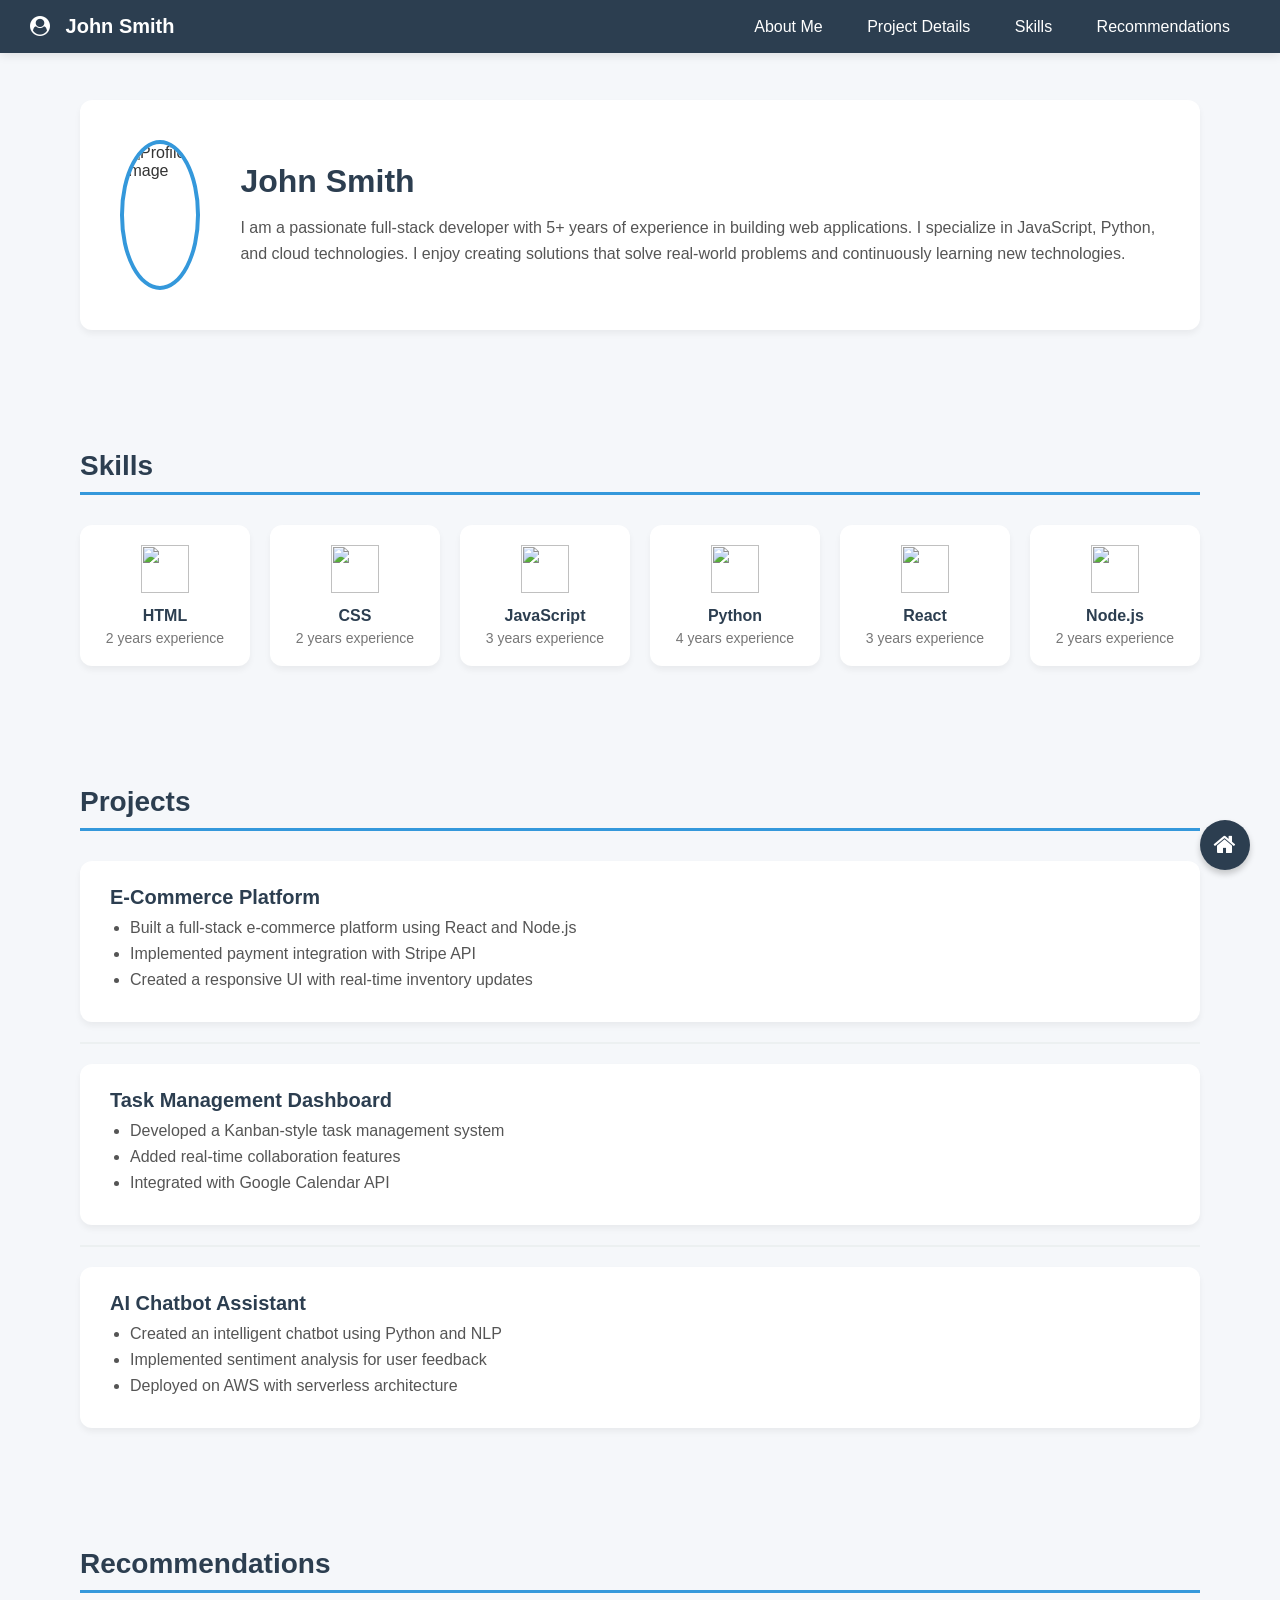
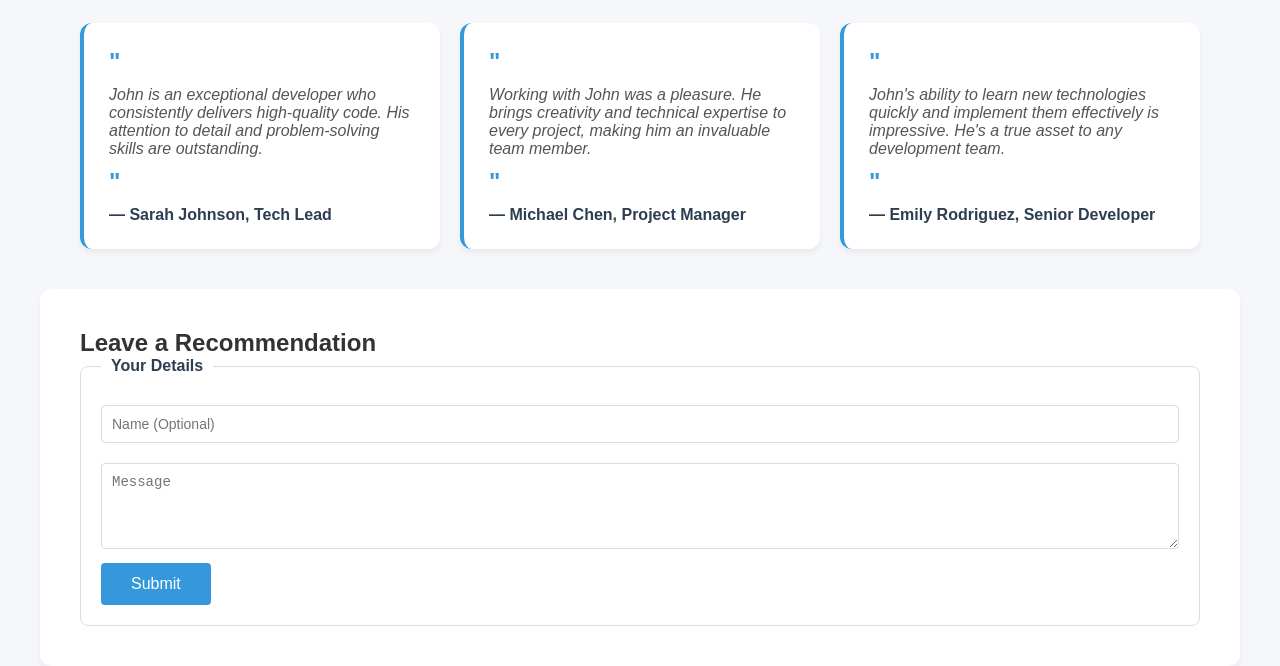
==== Three/index.html @ a9f92c93 "Add personal portfolio HTML structure This file contains the HTML structure for a personal portfolio" ====
<!DOCTYPE html>
<html>
<head>
    <title>Personal Portfolio</title>
    <link rel="stylesheet" href="style.css">
    <link rel="stylesheet" href="https://cdnjs.cloudflare.com/ajax/libs/font-awesome/4.7.0/css/font-awesome.min.css">
</head>
<body>
    <!-- Navigation Bar -->
    <nav>
        <div class="topnav">
            <div class="name">
                <i class="fa fa-user-circle" aria-hidden="true"></i>
                <span>John Smith</span>
            </div>
            <div class="links">
                <a href="#about">About Me</a>
                <a href="#projects">Project Details</a>
                <a href="#skills">Skills</a>
                <a href="#recommendations">Recommendations</a>
            </div>
        </div>
    </nav>

    <!-- About Me Section -->
    <section id="about">
        <div class="flex-container">
            <img src="https://via.placeholder.com/150" alt="Profile Image">
            <div>
                <h1>John Smith</h1>
                <p>
                    I am a passionate full-stack developer with 5+ years of experience in 
                    building web applications. I specialize in JavaScript, Python, and cloud 
                    technologies. I enjoy creating solutions that solve real-world problems 
                    and continuously learning new technologies.
                </p>
            </div>
        </div>
    </section>

    <!-- Skills Section -->
    <section id="skills">
        <h1>Skills</h1>
        <div class="all_skills">
            <div class="skill">
                <img src="https://img.icons8.com/color/48/000000/html-5.png"/>
                <h6>HTML</h6>
                <p>2 years experience</p>
            </div>
            <div class="skill">
                <img src="https://img.icons8.com/color/48/000000/css3.png"/>
                <h6>CSS</h6>
                <p>2 years experience</p>
            </div>
            <div class="skill">
                <img src="https://img.icons8.com/color/48/000000/javascript.png"/>
                <h6>JavaScript</h6>
                <p>3 years experience</p>
            </div>
            <div class="skill">
                <img src="https://img.icons8.com/color/48/000000/python.png"/>
                <h6>Python</h6>
                <p>4 years experience</p>
            </div>
            <div class="skill">
                <img src="https://img.icons8.com/color/48/000000/react-native.png"/>
                <h6>React</h6>
                <p>3 years experience</p>
            </div>
            <div class="skill">
                <img src="https://img.icons8.com/color/48/000000/nodejs.png"/>
                <h6>Node.js</h6>
                <p>2 years experience</p>
            </div>
        </div>
    </section>

    <!-- Projects Section -->
    <section id="projects">
        <h1>Projects</h1>
        <div class="projects-container">
            <div class="project-card">
                <h3>E-Commerce Platform</h3>
                <ul>
                    <li>Built a full-stack e-commerce platform using React and Node.js</li>
                    <li>Implemented payment integration with Stripe API</li>
                    <li>Created a responsive UI with real-time inventory updates</li>
                </ul>
            </div>
            <hr>
            <div class="project-card">
                <h3>Task Management Dashboard</h3>
                <ul>
                    <li>Developed a Kanban-style task management system</li>
                    <li>Added real-time collaboration features</li>
                    <li>Integrated with Google Calendar API</li>
                </ul>
            </div>
            <hr>
            <div class="project-card">
                <h3>AI Chatbot Assistant</h3>
                <ul>
                    <li>Created an intelligent chatbot using Python and NLP</li>
                    <li>Implemented sentiment analysis for user feedback</li>
                    <li>Deployed on AWS with serverless architecture</li>
                </ul>
            </div>
        </div>
    </section>

    <!-- Recommendations Section -->
    <section id="recommendations">
        <h1>Recommendations</h1>
        <div class="recommendations-container">
            <div class="recommendation-card">
                <span class="quote">"</span>
                <p>John is an exceptional developer who consistently delivers high-quality code. His attention to detail and problem-solving skills are outstanding.</p>
                <span class="quote">"</span>
                <h4>— Sarah Johnson, Tech Lead</h4>
            </div>
            <div class="recommendation-card">
                <span class="quote">"</span>
                <p>Working with John was a pleasure. He brings creativity and technical expertise to every project, making him an invaluable team member.</p>
                <span class="quote">"</span>
                <h4>— Michael Chen, Project Manager</h4>
            </div>
            <div class="recommendation-card">
                <span class="quote">"</span>
                <p>John's ability to learn new technologies quickly and implement them effectively is impressive. He's a true asset to any development team.</p>
                <span class="quote">"</span>
                <h4>— Emily Rodriguez, Senior Developer</h4>
            </div>
        </div>
    </section>

    <!-- Recommendation Form -->
    <section id="recommendations-form">
        <h1>Leave a Recommendation</h1>
        <fieldset>
            <legend>Your Details</legend>
            <input type="text" id="recommendation-name" placeholder="Name (Optional)"><br>
            <textarea id="recommendation-text" rows="4" placeholder="Message"></textarea><br>
            <button id="submit-recommendation" onclick="addRecommendation()">Submit</button>
        </fieldset>
    </section>

    <!-- Home Icon -->
    <div class="home-icon">
        <a href="#"><i class="fa fa-home"></i></a>
    </div>

    <script src="script.js"></script>
</body>
</html>
---- Three/style.css ----
* {
    margin: 0;
    padding: 0;
    box-sizing: border-box;
    scroll-behavior: smooth;
}

body {
    font-family: Arial, sans-serif;
    background-color: #f5f7fa;
    color: #333;
}

/* Navigation Bar */
.topnav {
    background-color: #2c3e50;
    padding: 15px 30px;
    display: flex;
    justify-content: space-between;
    align-items: center;
    position: fixed;
    width: 100%;
    top: 0;
    z-index: 1000;
    box-shadow: 0 2px 10px rgba(0,0,0,0.1);
}

.topnav .name {
    color: white;
    font-size: 20px;
    font-weight: bold;
}

.topnav .name i {
    margin-right: 10px;
}

.topnav .links a {
    color: white;
    text-decoration: none;
    padding: 14px 20px;
    font-size: 16px;
    transition: all 0.3s ease;
}

/* Task 2: Bold and underlined on hover */
.topnav .links a:hover {
    font-weight: bold;
    text-decoration: underline;
    background-color: rgba(255,255,255,0.1);
    border-radius: 4px;
}

section {
    padding: 80px 40px 40px;
    max-width: 1200px;
    margin: 0 auto;
}

/* About Me Section */
#about {
    padding-top: 100px;
}

.flex-container {
    display: flex;
    align-items: center;
    gap: 40px;
    background: white;
    padding: 40px;
    border-radius: 12px;
    box-shadow: 0 4px 6px rgba(0,0,0,0.05);
}

.flex-container img {
    width: 150px;
    height: 150px;
    border-radius: 50%;
    object-fit: cover;
    border: 4px solid #3498db;
}

.flex-container h1 {
    color: #2c3e50;
    font-size: 32px;
    margin-bottom: 15px;
}

.flex-container p {
    font-size: 16px;
    line-height: 1.6;
    color: #555;
}

/* Skills Section */
#skills h1, #projects h1, #recommendations h1 {
    font-size: 28px;
    color: #2c3e50;
    margin-bottom: 30px;
    border-bottom: 3px solid #3498db;
    padding-bottom: 10px;
}

.all_skills {
    display: flex;
    flex-wrap: wrap;
    gap: 20px;
}

.skill {
    background: white;
    border-radius: 12px;
    padding: 20px;
    text-align: center;
    flex: 1 0 150px;
    box-shadow: 0 4px 6px rgba(0,0,0,0.05);
    transition: transform 0.2s;
}

.skill:hover {
    transform: translateY(-5px);
}

.skill img {
    width: 48px;
    height: 48px;
}

.skill h6 {
    font-size: 16px;
    margin: 10px 0 5px;
    color: #2c3e50;
}

.skill p {
    font-size: 14px;
    color: #777;
}

/* Projects Section */
.projects-container {
    display: flex;
    flex-direction: column;
    gap: 20px;
}

.project-card {
    background: white;
    padding: 25px 30px;
    border-radius: 12px;
    box-shadow: 0 4px 6px rgba(0,0,0,0.05);
}

.project-card h3 {
    color: #2c3e50;
    margin-bottom: 10px;
    font-size: 20px;
}

.project-card ul {
    list-style-type: disc;
    padding-left: 20px;
}

.project-card li {
    margin: 8px 0;
    color: #555;
}

hr {
    border: 0;
    border-top: 2px solid #ecf0f1;
}

/* Recommendations Section */
.recommendations-container {
    display: grid;
    grid-template-columns: repeat(auto-fit, minmax(300px, 1fr));
    gap: 20px;
}

.recommendation-card {
    background: white;
    padding: 25px;
    border-radius: 12px;
    box-shadow: 0 4px 6px rgba(0,0,0,0.05);
    border-left: 4px solid #3498db;
    transition: transform 0.2s;
}

.recommendation-card:hover {
    transform: translateY(-3px);
}

.recommendation-card .quote {
    color: #3498db;
    font-size: 24px;
    font-weight: bold;
}

.recommendation-card p {
    margin: 10px 0;
    color: #555;
    font-style: italic;
}

.recommendation-card h4 {
    color: #2c3e50;
    margin-top: 10px;
}

/* Recommendation Form */
#recommendations-form {
    background: white;
    border-radius: 12px;
    padding: 40px;
    box-shadow: 0 4px 6px rgba(0,0,0,0.05);
}

fieldset {
    border: 1px solid #ddd;
    border-radius: 8px;
    padding: 20px;
}

legend {
    font-weight: bold;
    color: #2c3e50;
    padding: 0 10px;
}

input, textarea {
    width: 100%;
    padding: 10px;
    margin: 10px 0;
    border: 1px solid #ddd;
    border-radius: 4px;
    font-size: 14px;
}

button {
    background-color: #3498db;
    color: white;
    border: none;
    padding: 12px 30px;
    border-radius: 4px;
    font-size: 16px;
    cursor: pointer;
    transition: background-color 0.3s;
}

button:hover {
    background-color: #2980b9;
}

/* Home Icon */
.home-icon {
    position: fixed;
    bottom: 30px;
    right: 30px;
    background: #2c3e50;
    color: white;
    width: 50px;
    height: 50px;
    border-radius: 50%;
    display: flex;
    align-items: center;
    justify-content: center;
    box-shadow: 0 4px 6px rgba(0,0,0,0.2);
    transition: transform 0.2s;
}

.home-icon:hover {
    transform: scale(1.1);
}

.home-icon a {
    color: white;
    text-decoration: none;
    font-size: 24px;
}

/* Popup */
.popup {
    position: fixed;
    top: 50%;
    left: 50%;
    transform: translate(-50%, -50%);
    background: white;
    padding: 40px;
    border-radius: 12px;
    box-shadow: 0 10px 30px rgba(0,0,0,0.2);
    z-index: 9999;
    display: none;
    text-align: center;
}

.popup.show {
    display: block;
}

.popup .close {
    position: absolute;
    top: 10px;
    right: 20px;
    font-size: 24px;
    cursor: pointer;
    color: #777;
}

.popup .close:hover {
    color: #333;
}

/* Responsive */
@media (max-width: 768px) {
    .topnav {
        flex-direction: column;
        padding: 10px;
    }
    
    .topnav .links {
        display: flex;
        flex-wrap: wrap;
        justify-content: center;
    }
    
    .topnav .links a {
        padding: 10px 12px;
        font-size: 14px;
    }
    
    .flex-container {
        flex-direction: column;
        text-align: center;
        padding: 20px;
    }
    
    .recommendations-container {
        grid-template-columns: 1fr;
    }
}
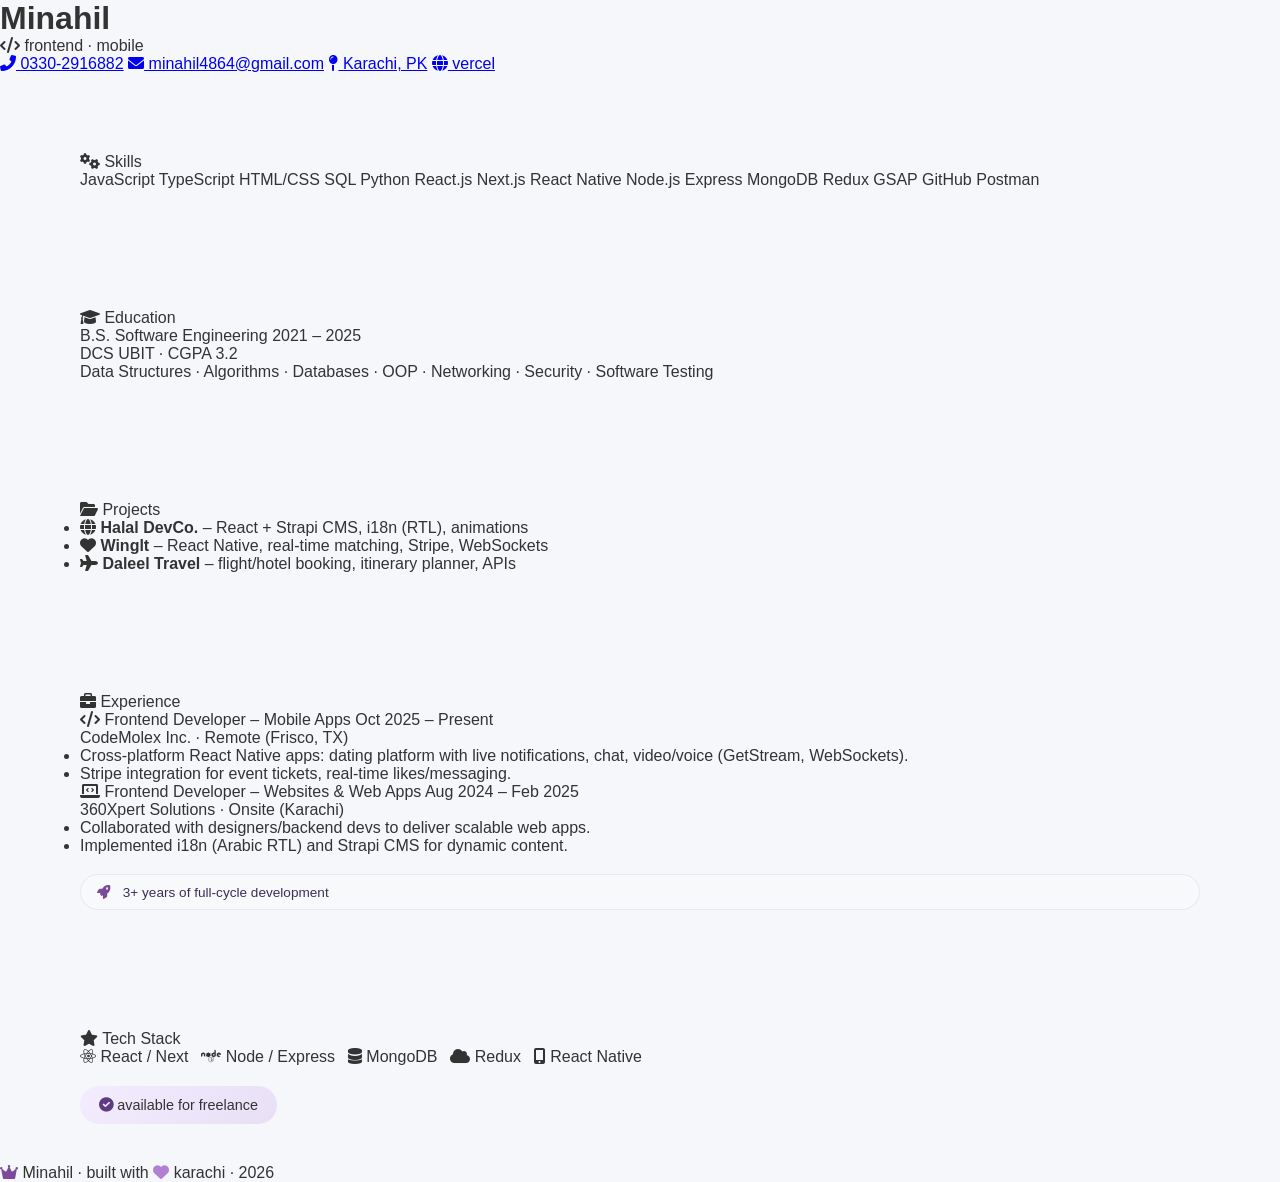
==== commit 750cb432: "Update index.html" ====
--- a/Three/index.html
+++ b/Three/index.html
@@ -1,154 +1,147 @@
 <!DOCTYPE html>
-<html>
+<html lang="en">
 <head>
-    <title>Personal Portfolio</title>
-    <link rel="stylesheet" href="style.css">
-    <link rel="stylesheet" href="https://cdnjs.cloudflare.com/ajax/libs/font-awesome/4.7.0/css/font-awesome.min.css">
+  <meta charset="UTF-8" />
+  <meta name="viewport" content="width=device-width, initial-scale=1.0"/>
+  <title>Minahil · Portfolio</title>
+  <!-- Fonts & Icons -->
+  <link rel="preconnect" href="https://fonts.googleapis.com" />
+  <link rel="preconnect" href="https://fonts.gstatic.com" crossorigin />
+  <link href="https://fonts.googleapis.com/css2?family=Inter:opsz,wght@14..32,300;14..32,400;14..32,600;14..32,700;14..32,800&display=swap" rel="stylesheet" />
+  <link rel="stylesheet" href="https://cdnjs.cloudflare.com/ajax/libs/font-awesome/6.0.0-beta3/css/all.min.css" />
+  <link rel="stylesheet" href="style.css" />
 </head>
 <body>
-    <!-- Navigation Bar -->
-    <nav>
-        <div class="topnav">
-            <div class="name">
-                <i class="fa fa-user-circle" aria-hidden="true"></i>
-                <span>John Smith</span>
+  <div class="portfolio">
+
+    <!-- header -->
+    <header class="header">
+      <div class="name-title">
+        <h1>Minahil</h1>
+        <span class="badge"><i class="fas fa-code"></i> frontend · mobile</span>
+      </div>
+      <div class="contact-links">
+        <a href="#"><i class="fas fa-phone-alt"></i> 0330-2916882</a>
+        <a href="#"><i class="fas fa-envelope"></i> minahil4864@gmail.com</a>
+        <a href="#"><i class="fas fa-map-pin"></i> Karachi, PK</a>
+        <a href="#"><i class="fas fa-globe"></i> vercel</a>
+      </div>
+    </header>
+
+    <!-- two column layout -->
+    <div class="grid-2col">
+
+      <!-- left column -->
+      <div class="left-col">
+
+        <!-- SKILLS -->
+        <section class="card card-skills">
+          <div class="card-title"><i class="fas fa-cogs"></i> Skills</div>
+          <div class="skill-pills">
+            <span class="skill-pill">JavaScript</span>
+            <span class="skill-pill">TypeScript</span>
+            <span class="skill-pill">HTML/CSS</span>
+            <span class="skill-pill">SQL</span>
+            <span class="skill-pill">Python</span>
+            <span class="skill-pill">React.js</span>
+            <span class="skill-pill">Next.js</span>
+            <span class="skill-pill">React Native</span>
+            <span class="skill-pill">Node.js</span>
+            <span class="skill-pill">Express</span>
+            <span class="skill-pill">MongoDB</span>
+            <span class="skill-pill">Redux</span>
+            <span class="skill-pill">GSAP</span>
+            <span class="skill-pill">GitHub</span>
+            <span class="skill-pill">Postman</span>
+          </div>
+        </section>
+
+        <!-- EDUCATION -->
+        <section class="card card-edu">
+          <div class="card-title"><i class="fas fa-graduation-cap"></i> Education</div>
+          <div class="edu-item">
+            <div class="edu-head">
+              <span class="edu-degree">B.S. Software Engineering</span>
+              <span class="edu-year">2021 – 2025</span>
             </div>
-            <div class="links">
-                <a href="#about">About Me</a>
-                <a href="#projects">Project Details</a>
-                <a href="#skills">Skills</a>
-                <a href="#recommendations">Recommendations</a>
+            <div class="edu-school">DCS UBIT · CGPA 3.2</div>
+            <div class="edu-course">Data Structures · Algorithms · Databases · OOP · Networking · Security · Software Testing</div>
+          </div>
+        </section>
+
+        <!-- PROJECTS (compact) -->
+        <section class="card card-projects">
+          <div class="card-title"><i class="fas fa-folder-open"></i> Projects</div>
+          <ul class="project-list">
+            <li><i class="fas fa-globe"></i> <strong>Halal DevCo.</strong> – React + Strapi CMS, i18n (RTL), animations</li>
+            <li><i class="fas fa-heart"></i> <strong>Winglt</strong> – React Native, real‑time matching, Stripe, WebSockets</li>
+            <li><i class="fas fa-plane"></i> <strong>Daleel Travel</strong> – flight/hotel booking, itinerary planner, APIs</li>
+          </ul>
+        </section>
+      </div>
+
+      <!-- right column -->
+      <div class="right-col">
+
+        <!-- EXPERIENCE -->
+        <section class="card card-exp">
+          <div class="card-title"><i class="fas fa-briefcase"></i> Experience</div>
+
+          <div class="exp-item">
+            <div class="exp-head">
+              <span class="exp-role"><i class="fas fa-code"></i> Frontend Developer – Mobile Apps</span>
+              <span class="exp-date">Oct 2025 – Present</span>
             </div>
-        </div>
-    </nav>
+            <div class="exp-company">CodeMolex Inc. · Remote (Frisco, TX)</div>
+            <ul class="exp-desc">
+              <li>Cross‑platform React Native apps: dating platform with live notifications, chat, video/voice (GetStream, WebSockets).</li>
+              <li>Stripe integration for event tickets, real‑time likes/messaging.</li>
+            </ul>
+          </div>
 
-    <!-- About Me Section -->
-    <section id="about">
-        <div class="flex-container">
-            <img src="https://via.placeholder.com/150" alt="Profile Image">
-            <div>
-                <h1>John Smith</h1>
-                <p>
-                    I am a passionate full-stack developer with 5+ years of experience in 
-                    building web applications. I specialize in JavaScript, Python, and cloud 
-                    technologies. I enjoy creating solutions that solve real-world problems 
-                    and continuously learning new technologies.
-                </p>
+          <div class="exp-item">
+            <div class="exp-head">
+              <span class="exp-role"><i class="fas fa-laptop-code"></i> Frontend Developer – Websites & Web Apps</span>
+              <span class="exp-date">Aug 2024 – Feb 2025</span>
             </div>
-        </div>
-    </section>
+            <div class="exp-company">360Xpert Solutions · Onsite (Karachi)</div>
+            <ul class="exp-desc">
+              <li>Collaborated with designers/backend devs to deliver scalable web apps.</li>
+              <li>Implemented i18n (Arabic RTL) and Strapi CMS for dynamic content.</li>
+            </ul>
+          </div>
 
-    <!-- Skills Section -->
-    <section id="skills">
-        <h1>Skills</h1>
-        <div class="all_skills">
-            <div class="skill">
-                <img src="https://img.icons8.com/color/48/000000/html-5.png"/>
-                <h6>HTML</h6>
-                <p>2 years experience</p>
-            </div>
-            <div class="skill">
-                <img src="https://img.icons8.com/color/48/000000/css3.png"/>
-                <h6>CSS</h6>
-                <p>2 years experience</p>
-            </div>
-            <div class="skill">
-                <img src="https://img.icons8.com/color/48/000000/javascript.png"/>
-                <h6>JavaScript</h6>
-                <p>3 years experience</p>
-            </div>
-            <div class="skill">
-                <img src="https://img.icons8.com/color/48/000000/python.png"/>
-                <h6>Python</h6>
-                <p>4 years experience</p>
-            </div>
-            <div class="skill">
-                <img src="https://img.icons8.com/color/48/000000/react-native.png"/>
-                <h6>React</h6>
-                <p>3 years experience</p>
-            </div>
-            <div class="skill">
-                <img src="https://img.icons8.com/color/48/000000/nodejs.png"/>
-                <h6>Node.js</h6>
-                <p>2 years experience</p>
-            </div>
-        </div>
-    </section>
+          <!-- extra mini note: projects already listed, but we keep it clean -->
+          <div style="margin-top:1.2rem; font-size:0.85rem; color:#3d2e57; background:rgba(255,255,255,0.3); padding:0.6rem 1rem; border-radius:40px; border:1px solid rgba(123,75,154,0.1);">
+            <i class="fas fa-rocket" style="margin-right:0.5rem; color:#7b4b9a;"></i> 3+ years of full‑cycle development
+          </div>
+        </section>
 
-    <!-- Projects Section -->
-    <section id="projects">
-        <h1>Projects</h1>
-        <div class="projects-container">
-            <div class="project-card">
-                <h3>E-Commerce Platform</h3>
-                <ul>
-                    <li>Built a full-stack e-commerce platform using React and Node.js</li>
-                    <li>Implemented payment integration with Stripe API</li>
-                    <li>Created a responsive UI with real-time inventory updates</li>
-                </ul>
-            </div>
-            <hr>
-            <div class="project-card">
-                <h3>Task Management Dashboard</h3>
-                <ul>
-                    <li>Developed a Kanban-style task management system</li>
-                    <li>Added real-time collaboration features</li>
-                    <li>Integrated with Google Calendar API</li>
-                </ul>
-            </div>
-            <hr>
-            <div class="project-card">
-                <h3>AI Chatbot Assistant</h3>
-                <ul>
-                    <li>Created an intelligent chatbot using Python and NLP</li>
-                    <li>Implemented sentiment analysis for user feedback</li>
-                    <li>Deployed on AWS with serverless architecture</li>
-                </ul>
-            </div>
-        </div>
-    </section>
+        <!-- highlight / extra (callout) -->
+        <section class="card card-highlight">
+          <div class="card-title"><i class="fas fa-star"></i> Tech Stack</div>
+          <div style="display:flex; flex-wrap:wrap; gap:0.5rem 0.8rem;">
+            <span class="stack-tag"><i class="fab fa-react"></i> React / Next</span>
+            <span class="stack-tag"><i class="fab fa-node"></i> Node / Express</span>
+            <span class="stack-tag"><i class="fas fa-database"></i> MongoDB</span>
+            <span class="stack-tag"><i class="fas fa-cloud"></i> Redux</span>
+            <span class="stack-tag"><i class="fas fa-mobile-alt"></i> React Native</span>
+          </div>
+          <div style="margin-top:1.2rem; font-size:0.9rem; background:linear-gradient(135deg, #f3edff, #e8dff5); padding:0.7rem 1.2rem; border-radius:60px; display:inline-block;">
+            <i class="fas fa-check-circle" style="color:#5f3b82;"></i> available for freelance
+          </div>
+        </section>
 
-    <!-- Recommendations Section -->
-    <section id="recommendations">
-        <h1>Recommendations</h1>
-        <div class="recommendations-container">
-            <div class="recommendation-card">
-                <span class="quote">"</span>
-                <p>John is an exceptional developer who consistently delivers high-quality code. His attention to detail and problem-solving skills are outstanding.</p>
-                <span class="quote">"</span>
-                <h4>— Sarah Johnson, Tech Lead</h4>
-            </div>
-            <div class="recommendation-card">
-                <span class="quote">"</span>
-                <p>Working with John was a pleasure. He brings creativity and technical expertise to every project, making him an invaluable team member.</p>
-                <span class="quote">"</span>
-                <h4>— Michael Chen, Project Manager</h4>
-            </div>
-            <div class="recommendation-card">
-                <span class="quote">"</span>
-                <p>John's ability to learn new technologies quickly and implement them effectively is impressive. He's a true asset to any development team.</p>
-                <span class="quote">"</span>
-                <h4>— Emily Rodriguez, Senior Developer</h4>
-            </div>
-        </div>
-    </section>
-
-    <!-- Recommendation Form -->
-    <section id="recommendations-form">
-        <h1>Leave a Recommendation</h1>
-        <fieldset>
-            <legend>Your Details</legend>
-            <input type="text" id="recommendation-name" placeholder="Name (Optional)"><br>
-            <textarea id="recommendation-text" rows="4" placeholder="Message"></textarea><br>
-            <button id="submit-recommendation" onclick="addRecommendation()">Submit</button>
-        </fieldset>
-    </section>
-
-    <!-- Home Icon -->
-    <div class="home-icon">
-        <a href="#"><i class="fa fa-home"></i></a>
+      </div>
     </div>
 
-    <script src="script.js"></script>
+    <!-- footer / subtle -->
+    <div class="footer-note">
+      <span><i class="fas fa-crown" style="color:#7b4b9a;"></i> Minahil · built with <i class="fas fa-heart" style="color:#b27fd1;"></i></span>
+      <span>karachi · 2026</span>
+    </div>
+  </div>
+
+  <script src="script.js"></script>
 </body>
 </html>
